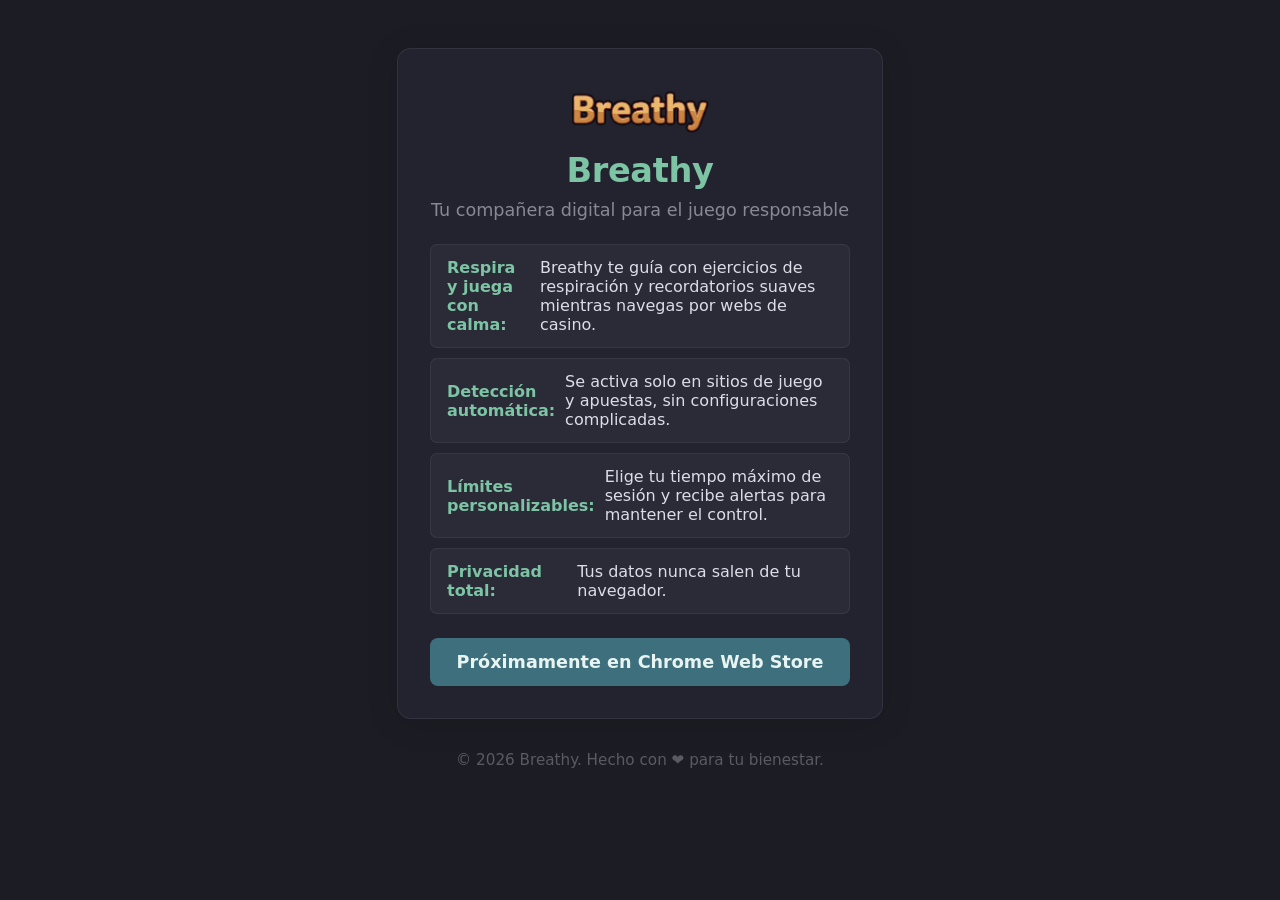
==== landing/index.html @ b94d0e25 "chore: remove internal docs, publish scripts and add landing page Cleanup that was pending in the wo" ====
<!DOCTYPE html>
<html lang="es">
<head>
  <meta charset="UTF-8">
  <meta name="viewport" content="width=device-width, initial-scale=1.0">
  <title>Breathy – Extensión para Juego Responsable</title>
  <link rel="stylesheet" href="style.css">
</head>
<body>
  <div class="landing-container">
    <img src="../assets/breathy.png" alt="Breathy logo" class="logo">
    <h1>Breathy</h1>
    <div class="tagline">Tu compañera digital para el juego responsable</div>
    <ul class="features">
      <li><strong>Respira y juega con calma:</strong> Breathy te guía con ejercicios de respiración y recordatorios suaves mientras navegas por webs de casino.</li>
      <li><strong>Detección automática:</strong> Se activa solo en sitios de juego y apuestas, sin configuraciones complicadas.</li>
      <li><strong>Límites personalizables:</strong> Elige tu tiempo máximo de sesión y recibe alertas para mantener el control.</li>
      <li><strong>Privacidad total:</strong> Tus datos nunca salen de tu navegador.</li>
    </ul>
    <a class="cta" href="#" onclick="alert('Disponible en Chrome Web Store próximamente')">Próximamente en Chrome Web Store</a>
  </div>
  <div class="footer">
    &copy; 2026 Breathy. Hecho con ❤️ para tu bienestar.
  </div>
</body>
</html>
---- landing/style.css ----
body {
  font-family: -apple-system, BlinkMacSystemFont, 'Segoe UI', system-ui, sans-serif;
  background: #1c1c24;
  color: #dddde8;
  margin: 0;
  padding: 0;
}

.landing-container {
  max-width: 420px;
  margin: 48px auto 0 auto;
  background: #232330;
  border-radius: 14px;
  box-shadow: 0 4px 32px 0 rgba(0,0,0,0.13);
  padding: 36px 32px 32px 32px;
  border: 1px solid rgba(255,255,255,0.07);
}

.logo {
  display: block;
  margin: 0 auto 18px auto;
  max-width: 140px;
  opacity: 0.93;
}

h1 {
  text-align: center;
  font-size: 2.1rem;
  font-weight: 700;
  margin: 0 0 10px 0;
  color: #7cc4a4;
  letter-spacing: -0.01em;
}

.tagline {
  text-align: center;
  font-size: 1.1rem;
  color: rgba(221,221,232,0.55);
  margin-bottom: 24px;
  font-weight: 400;
}

.features {
  margin: 0 0 24px 0;
  padding: 0;
  list-style: none;
}

.features li {
  background: rgba(255,255,255,0.04);
  border-radius: 7px;
  padding: 13px 16px;
  margin-bottom: 10px;
  color: #dddde8;
  font-size: 1rem;
  border: 1px solid rgba(255,255,255,0.06);
  display: flex;
  align-items: center;
  gap: 10px;
}

.features li strong {
  color: #7cc4a4;
  font-weight: 600;
}

.cta {
  display: block;
  width: 100%;
  background: #3e6f7c;
  color: #e8f4f2;
  border: none;
  border-radius: 8px;
  font-size: 1.1rem;
  font-weight: 600;
  padding: 14px 0;
  margin-top: 18px;
  cursor: pointer;
  text-align: center;
  text-decoration: none;
  transition: background 0.2s;
}
.cta:hover {
  background: #4a8090;
}

.footer {
  text-align: center;
  color: rgba(221,221,232,0.32);
  font-size: 0.95rem;
  margin-top: 32px;
}
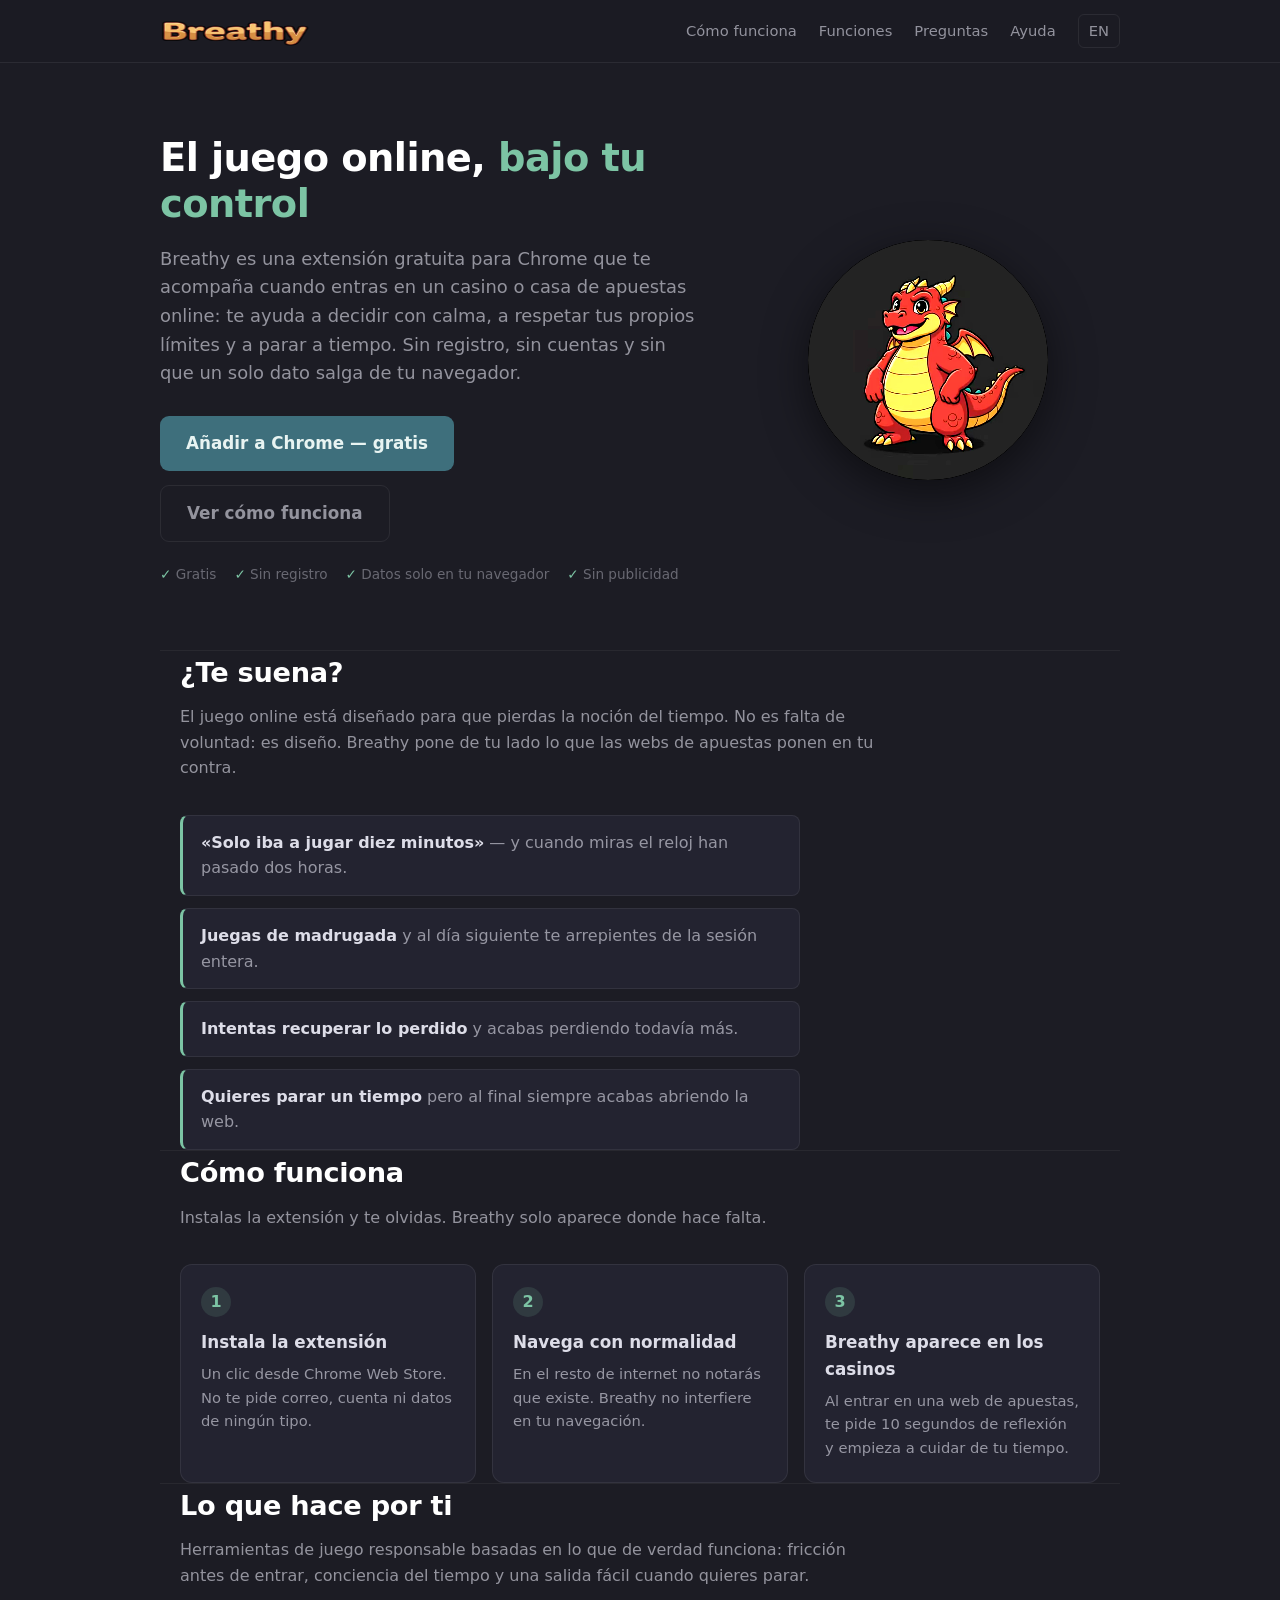
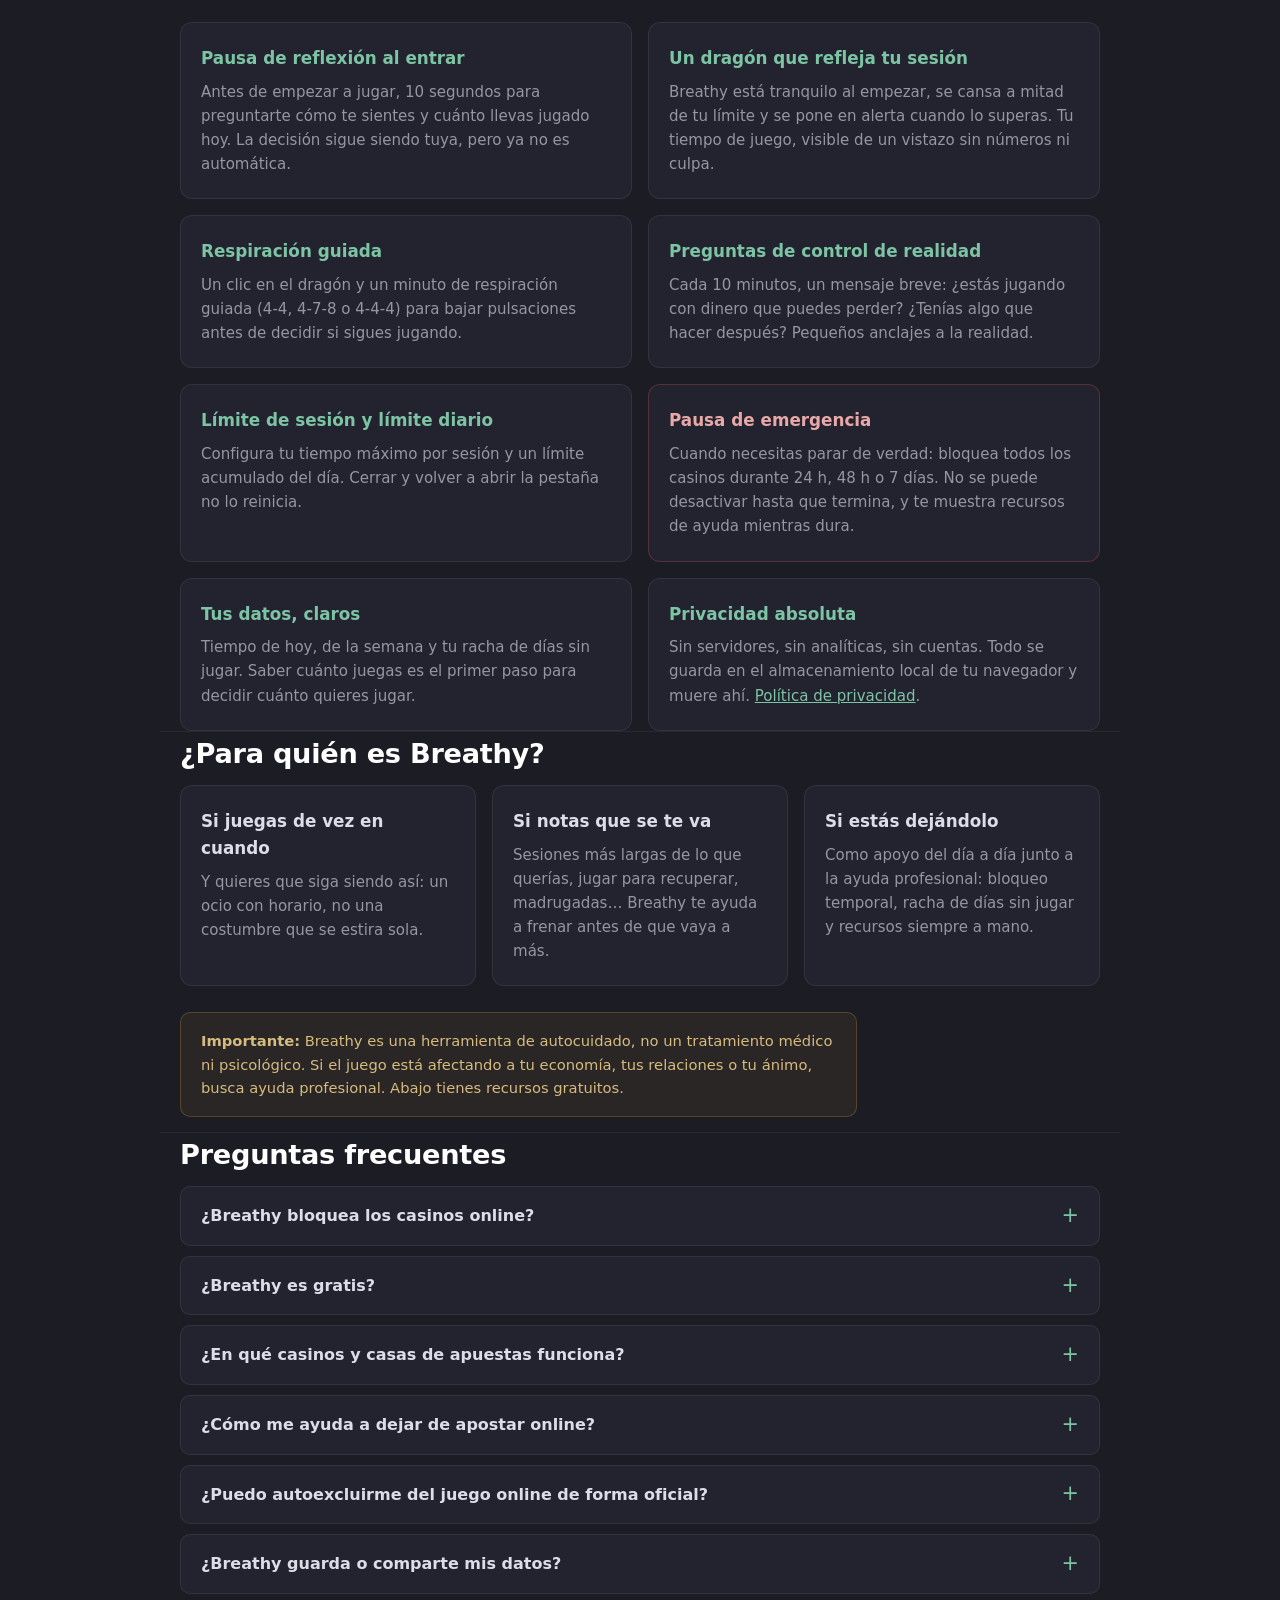
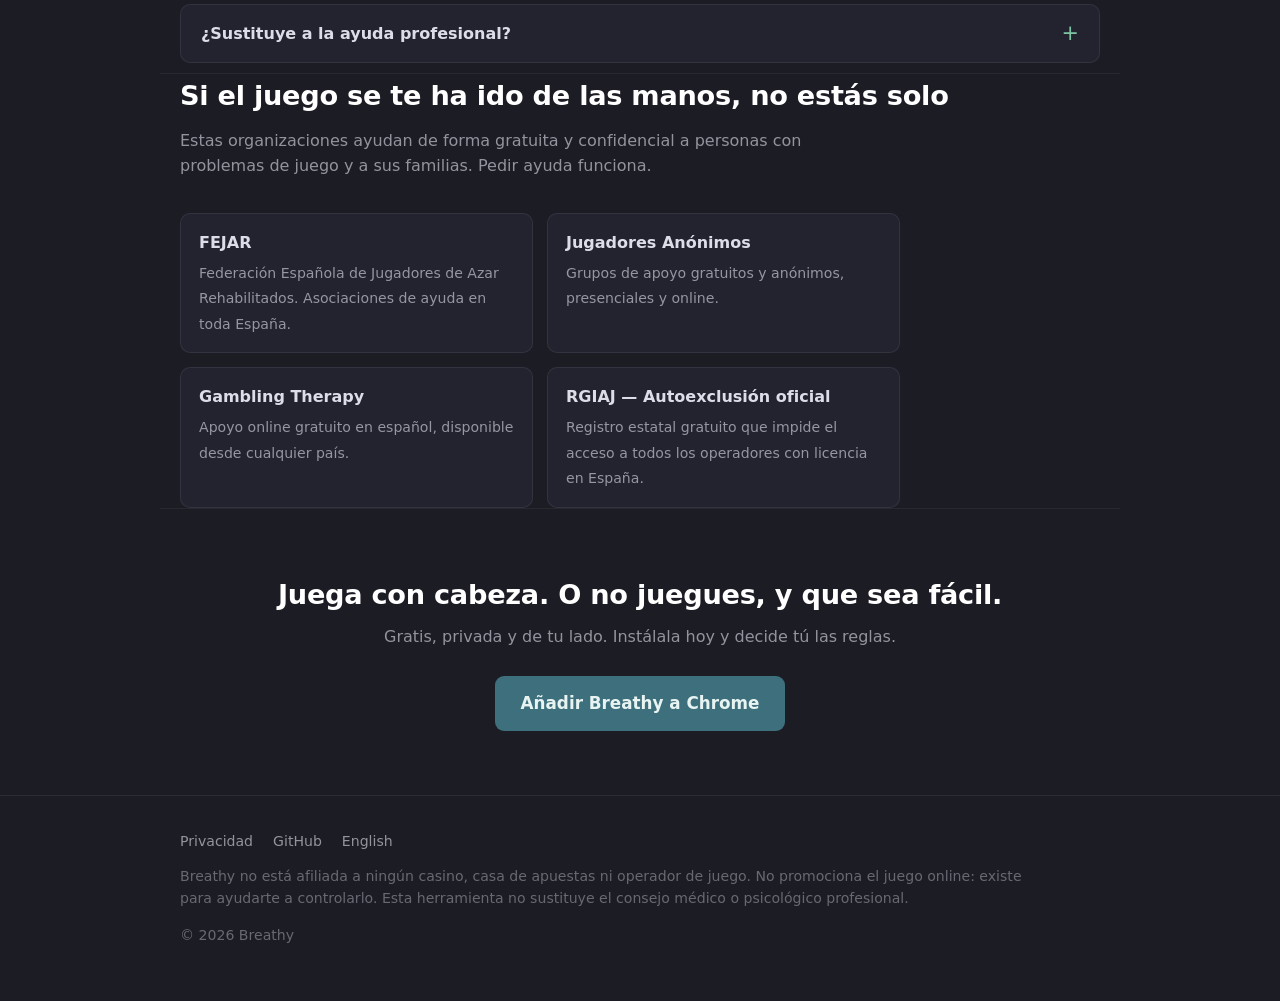
==== commit 3fd3fd65: "feat: bilingual SEO-ready landing page Rebuild the landing from a minimal card into a complete bilin" ====
--- a/landing/index.html
+++ b/landing/index.html
@@ -1,26 +1,386 @@
 <!DOCTYPE html>
 <html lang="es">
 <head>
+  <!--
+    ⚠️ ANTES DE PUBLICAR:
+    1. Sustituye "https://breathy.example" por tu dominio real en TODOS los ficheros
+       (index.html, en/index.html, privacidad.html, en/privacy.html, sitemap.xml, robots.txt).
+    2. Sustituye el enlace de Chrome Web Store (busca "REEMPLAZAR-ID") por la URL real de la ficha.
+  -->
   <meta charset="UTF-8">
   <meta name="viewport" content="width=device-width, initial-scale=1.0">
-  <title>Breathy – Extensión para Juego Responsable</title>
+
+  <title>Breathy — Controla tu tiempo en casinos online | Extensión gratuita para Chrome</title>
+  <meta name="description" content="Extensión gratuita de Chrome para controlar el juego online: límites de tiempo, pausas de reflexión, respiración guiada y bloqueo temporal de casinos. Sin registro y 100% privada.">
+
+  <link rel="canonical" href="https://breathy.example/">
+  <link rel="alternate" hreflang="es" href="https://breathy.example/">
+  <link rel="alternate" hreflang="en" href="https://breathy.example/en/">
+  <link rel="alternate" hreflang="x-default" href="https://breathy.example/en/">
+
+  <meta property="og:type" content="website">
+  <meta property="og:site_name" content="Breathy">
+  <meta property="og:title" content="Breathy — Controla tu tiempo en casinos online">
+  <meta property="og:description" content="Extensión gratuita de Chrome que te ayuda a jugar con cabeza: límites de tiempo, pausas de reflexión y bloqueo temporal de casinos. Tus datos nunca salen de tu navegador.">
+  <meta property="og:url" content="https://breathy.example/">
+  <meta property="og:image" content="https://breathy.example/assets/og-image.png">
+  <meta property="og:image:width" content="1200">
+  <meta property="og:image:height" content="630">
+  <meta property="og:locale" content="es_ES">
+  <meta property="og:locale:alternate" content="en_GB">
+  <meta name="twitter:card" content="summary_large_image">
+  <meta name="twitter:title" content="Breathy — Controla tu tiempo en casinos online">
+  <meta name="twitter:description" content="Extensión gratuita de Chrome para jugar con cabeza: límites de tiempo, respiración guiada y bloqueo temporal de casinos.">
+  <meta name="twitter:image" content="https://breathy.example/assets/og-image.png">
+
+  <link rel="icon" type="image/png" href="assets/icon128.png">
+  <link rel="apple-touch-icon" href="assets/icon128.png">
   <link rel="stylesheet" href="style.css">
+
+  <script type="application/ld+json">
+  {
+    "@context": "https://schema.org",
+    "@type": "SoftwareApplication",
+    "name": "Breathy",
+    "operatingSystem": "Chrome",
+    "applicationCategory": "BrowserApplication",
+    "description": "Extensión gratuita de Chrome que ayuda a controlar el tiempo en casinos y webs de apuestas online: límites de sesión y diarios, pausas de reflexión, ejercicios de respiración y bloqueo temporal de casinos.",
+    "inLanguage": ["es", "en"],
+    "offers": {
+      "@type": "Offer",
+      "price": "0",
+      "priceCurrency": "EUR"
+    },
+    "url": "https://breathy.example/",
+    "image": "https://breathy.example/assets/og-image.png"
+  }
+  </script>
+  <script type="application/ld+json">
+  {
+    "@context": "https://schema.org",
+    "@type": "FAQPage",
+    "mainEntity": [
+      {
+        "@type": "Question",
+        "name": "¿Breathy bloquea los casinos online?",
+        "acceptedAnswer": {
+          "@type": "Answer",
+          "text": "Por defecto no bloquea: te acompaña con límites, recordatorios y pausas de reflexión para que decidas tú. Cuando lo necesitas, su pausa de emergencia bloquea todos los sitios de casino durante 24 horas, 48 horas o 7 días, y no se puede desactivar hasta que termina."
+        }
+      },
+      {
+        "@type": "Question",
+        "name": "¿Breathy es gratis?",
+        "acceptedAnswer": {
+          "@type": "Answer",
+          "text": "Sí. Breathy es una extensión gratuita para Google Chrome. No hay suscripciones, no requiere registro ni cuenta, y no muestra publicidad."
+        }
+      },
+      {
+        "@type": "Question",
+        "name": "¿En qué casinos y casas de apuestas funciona?",
+        "acceptedAnswer": {
+          "@type": "Answer",
+          "text": "Breathy detecta automáticamente los principales casinos y casas de apuestas de España, Latinoamérica, Reino Unido e internacionales (bet365, Codere, Sportium, Luckia, PokerStars, William Hill, Betfair y muchos más). Además puedes registrar manualmente cualquier otro sitio para que se active también en él."
+        }
+      },
+      {
+        "@type": "Question",
+        "name": "¿Cómo me ayuda a dejar de apostar online?",
+        "acceptedAnswer": {
+          "@type": "Answer",
+          "text": "Breathy interrumpe el juego automático: te hace parar 10 segundos antes de entrar, te muestra cuánto tiempo llevas jugando, te lanza preguntas de control de realidad cada 10 minutos y te avisa al alcanzar tus límites. Si decides parar del todo, la pausa de emergencia bloquea los casinos hasta 7 días y te muestra recursos de ayuda profesional."
+        }
+      },
+      {
+        "@type": "Question",
+        "name": "¿Puedo autoexcluirme del juego online de forma oficial?",
+        "acceptedAnswer": {
+          "@type": "Answer",
+          "text": "Sí. En España existe el RGIAJ (Registro General de Interdicciones de Acceso al Juego), un registro oficial y gratuito que impide jugar en todos los operadores con licencia. Breathy es un apoyo del día a día, pero si necesitas una exclusión formal, el RGIAJ es el camino oficial."
+        }
+      },
+      {
+        "@type": "Question",
+        "name": "¿Breathy guarda o comparte mis datos?",
+        "acceptedAnswer": {
+          "@type": "Answer",
+          "text": "No. Todos los datos (tiempos de sesión, configuración y sitios registrados) se guardan localmente en tu navegador con el almacenamiento de Chrome. Breathy no tiene servidores, no usa analíticas y no envía nada a terceros."
+        }
+      },
+      {
+        "@type": "Question",
+        "name": "¿Sustituye a la ayuda profesional?",
+        "acceptedAnswer": {
+          "@type": "Answer",
+          "text": "No. Breathy es una herramienta de autocuidado y control de tiempo, no un tratamiento. Si el juego está afectando a tu vida, contacta con asociaciones especializadas como FEJAR o Jugadores Anónimos, o habla con un profesional sanitario."
+        }
+      }
+    ]
+  }
+  </script>
 </head>
 <body>
-  <div class="landing-container">
-    <img src="../assets/breathy.png" alt="Breathy logo" class="logo">
-    <h1>Breathy</h1>
-    <div class="tagline">Tu compañera digital para el juego responsable</div>
-    <ul class="features">
-      <li><strong>Respira y juega con calma:</strong> Breathy te guía con ejercicios de respiración y recordatorios suaves mientras navegas por webs de casino.</li>
-      <li><strong>Detección automática:</strong> Se activa solo en sitios de juego y apuestas, sin configuraciones complicadas.</li>
-      <li><strong>Límites personalizables:</strong> Elige tu tiempo máximo de sesión y recibe alertas para mantener el control.</li>
-      <li><strong>Privacidad total:</strong> Tus datos nunca salen de tu navegador.</li>
-    </ul>
-    <a class="cta" href="#" onclick="alert('Disponible en Chrome Web Store próximamente')">Próximamente en Chrome Web Store</a>
-  </div>
-  <div class="footer">
-    &copy; 2026 Breathy. Hecho con ❤️ para tu bienestar.
-  </div>
+
+  <header>
+    <div class="wrap nav">
+      <a class="brand" href="/" aria-label="Breathy, inicio">
+        <img src="assets/breathy.png" alt="Breathy" width="150" height="52">
+      </a>
+      <nav class="nav-links" aria-label="Navegación principal">
+        <a class="nav-anchor" href="#como-funciona">Cómo funciona</a>
+        <a class="nav-anchor" href="#funciones">Funciones</a>
+        <a class="nav-anchor" href="#preguntas">Preguntas</a>
+        <a class="nav-anchor" href="#ayuda">Ayuda</a>
+        <a class="lang-switch" href="en/" lang="en" hreflang="en">EN</a>
+      </nav>
+    </div>
+  </header>
+
+  <main>
+
+    <section class="hero wrap" style="border-top:none;">
+      <div>
+        <h1>El juego online, <em>bajo tu control</em></h1>
+        <p class="lead">
+          Breathy es una extensión gratuita para Chrome que te acompaña cuando entras
+          en un casino o casa de apuestas online: te ayuda a decidir con calma,
+          a respetar tus propios límites y a parar a tiempo. Sin registro, sin cuentas
+          y sin que un solo dato salga de tu navegador.
+        </p>
+        <div class="cta-row">
+          <a class="cta" href="https://chromewebstore.google.com/detail/breathy/REEMPLAZAR-ID" rel="noopener">Añadir a Chrome — gratis</a>
+          <a class="cta cta-secondary" href="#como-funciona">Ver cómo funciona</a>
+        </div>
+        <div class="trust-row">
+          <span>Gratis</span>
+          <span>Sin registro</span>
+          <span>Datos solo en tu navegador</span>
+          <span>Sin publicidad</span>
+        </div>
+      </div>
+      <div class="hero-mascot">
+        <video autoplay loop muted playsinline width="240" height="240" aria-label="Breathy, el dragón que te acompaña mientras juegas">
+          <source src="assets/happy.webm" type="video/webm">
+        </video>
+      </div>
+    </section>
+
+    <section class="wrap" id="te-suena">
+      <h2>¿Te suena?</h2>
+      <p class="section-intro">
+        El juego online está diseñado para que pierdas la noción del tiempo.
+        No es falta de voluntad: es diseño. Breathy pone de tu lado lo que las
+        webs de apuestas ponen en tu contra.
+      </p>
+      <ul class="pain-list">
+        <li><strong>«Solo iba a jugar diez minutos»</strong> — y cuando miras el reloj han pasado dos horas.</li>
+        <li><strong>Juegas de madrugada</strong> y al día siguiente te arrepientes de la sesión entera.</li>
+        <li><strong>Intentas recuperar lo perdido</strong> y acabas perdiendo todavía más.</li>
+        <li><strong>Quieres parar un tiempo</strong> pero al final siempre acabas abriendo la web.</li>
+      </ul>
+    </section>
+
+    <section class="wrap" id="como-funciona">
+      <h2>Cómo funciona</h2>
+      <p class="section-intro">
+        Instalas la extensión y te olvidas. Breathy solo aparece donde hace falta.
+      </p>
+      <div class="steps">
+        <div class="step">
+          <h3>Instala la extensión</h3>
+          <p>Un clic desde Chrome Web Store. No te pide correo, cuenta ni datos de ningún tipo.</p>
+        </div>
+        <div class="step">
+          <h3>Navega con normalidad</h3>
+          <p>En el resto de internet no notarás que existe. Breathy no interfiere en tu navegación.</p>
+        </div>
+        <div class="step">
+          <h3>Breathy aparece en los casinos</h3>
+          <p>Al entrar en una web de apuestas, te pide 10 segundos de reflexión y empieza a cuidar de tu tiempo.</p>
+        </div>
+      </div>
+    </section>
+
+    <section class="wrap" id="funciones">
+      <h2>Lo que hace por ti</h2>
+      <p class="section-intro">
+        Herramientas de juego responsable basadas en lo que de verdad funciona:
+        fricción antes de entrar, conciencia del tiempo y una salida fácil cuando quieres parar.
+      </p>
+      <div class="features-grid">
+        <div class="feature">
+          <h3>Pausa de reflexión al entrar</h3>
+          <p>Antes de empezar a jugar, 10 segundos para preguntarte cómo te sientes y cuánto llevas jugado hoy. La decisión sigue siendo tuya, pero ya no es automática.</p>
+        </div>
+        <div class="feature">
+          <h3>Un dragón que refleja tu sesión</h3>
+          <p>Breathy está tranquilo al empezar, se cansa a mitad de tu límite y se pone en alerta cuando lo superas. Tu tiempo de juego, visible de un vistazo sin números ni culpa.</p>
+        </div>
+        <div class="feature">
+          <h3>Respiración guiada</h3>
+          <p>Un clic en el dragón y un minuto de respiración guiada (4-4, 4-7-8 o 4-4-4) para bajar pulsaciones antes de decidir si sigues jugando.</p>
+        </div>
+        <div class="feature">
+          <h3>Preguntas de control de realidad</h3>
+          <p>Cada 10 minutos, un mensaje breve: ¿estás jugando con dinero que puedes perder? ¿Tenías algo que hacer después? Pequeños anclajes a la realidad.</p>
+        </div>
+        <div class="feature">
+          <h3>Límite de sesión y límite diario</h3>
+          <p>Configura tu tiempo máximo por sesión y un límite acumulado del día. Cerrar y volver a abrir la pestaña no lo reinicia.</p>
+        </div>
+        <div class="feature feature-pause">
+          <h3>Pausa de emergencia</h3>
+          <p>Cuando necesitas parar de verdad: bloquea todos los casinos durante 24 h, 48 h o 7 días. No se puede desactivar hasta que termina, y te muestra recursos de ayuda mientras dura.</p>
+        </div>
+        <div class="feature">
+          <h3>Tus datos, claros</h3>
+          <p>Tiempo de hoy, de la semana y tu racha de días sin jugar. Saber cuánto juegas es el primer paso para decidir cuánto quieres jugar.</p>
+        </div>
+        <div class="feature">
+          <h3>Privacidad absoluta</h3>
+          <p>Sin servidores, sin analíticas, sin cuentas. Todo se guarda en el almacenamiento local de tu navegador y muere ahí. <a href="privacidad.html">Política de privacidad</a>.</p>
+        </div>
+      </div>
+    </section>
+
+    <section class="wrap" id="para-quien">
+      <h2>¿Para quién es Breathy?</h2>
+      <div class="audience">
+        <div class="feature">
+          <h3>Si juegas de vez en cuando</h3>
+          <p>Y quieres que siga siendo así: un ocio con horario, no una costumbre que se estira sola.</p>
+        </div>
+        <div class="feature">
+          <h3>Si notas que se te va</h3>
+          <p>Sesiones más largas de lo que querías, jugar para recuperar, madrugadas… Breathy te ayuda a frenar antes de que vaya a más.</p>
+        </div>
+        <div class="feature">
+          <h3>Si estás dejándolo</h3>
+          <p>Como apoyo del día a día junto a la ayuda profesional: bloqueo temporal, racha de días sin jugar y recursos siempre a mano.</p>
+        </div>
+      </div>
+      <p class="notice">
+        <strong>Importante:</strong> Breathy es una herramienta de autocuidado, no un tratamiento
+        médico ni psicológico. Si el juego está afectando a tu economía, tus relaciones o tu ánimo,
+        busca ayuda profesional. Abajo tienes recursos gratuitos.
+      </p>
+    </section>
+
+    <section class="wrap faq" id="preguntas">
+      <h2>Preguntas frecuentes</h2>
+      <details>
+        <summary>¿Breathy bloquea los casinos online?</summary>
+        <p>
+          Por defecto no bloquea: te acompaña con límites, recordatorios y pausas de reflexión
+          para que la decisión sea tuya. Cuando lo necesitas, su <strong>pausa de emergencia</strong>
+          bloquea todos los sitios de casino durante 24 horas, 48 horas o 7 días, y no se puede
+          desactivar hasta que termina.
+        </p>
+      </details>
+      <details>
+        <summary>¿Breathy es gratis?</summary>
+        <p>
+          Sí. Es una extensión gratuita para Google Chrome. No hay suscripciones, no requiere
+          registro ni cuenta, y no muestra publicidad.
+        </p>
+      </details>
+      <details>
+        <summary>¿En qué casinos y casas de apuestas funciona?</summary>
+        <p>
+          Detecta automáticamente los principales operadores de España, Latinoamérica, Reino Unido
+          e internacionales: bet365, Codere, Sportium, Luckia, PokerStars, William Hill, Betfair,
+          Bwin, Betsson, Caliente, Wplay y muchos más. Y si juegas en un sitio que no reconoce,
+          puedes registrarlo tú mismo en dos clics para que Breathy también se active allí.
+        </p>
+      </details>
+      <details>
+        <summary>¿Cómo me ayuda a dejar de apostar online?</summary>
+        <p>
+          Rompiendo el automatismo. Breathy te hace parar 10 segundos antes de entrar, te muestra
+          cuánto llevas jugando, te lanza preguntas de control de realidad cada 10 minutos y te
+          avisa al alcanzar tus límites. Y si decides parar del todo, la pausa de emergencia
+          bloquea los casinos hasta 7 días mientras te muestra recursos de ayuda profesional.
+        </p>
+      </details>
+      <details>
+        <summary>¿Puedo autoexcluirme del juego online de forma oficial?</summary>
+        <p>
+          Sí, y te animamos a hacerlo si lo necesitas. En España existe el
+          <a href="https://www.ordenacionjuego.es/es/rgiaj" rel="noopener">RGIAJ</a>
+          (Registro General de Interdicciones de Acceso al Juego): es oficial, gratuito e impide
+          jugar en todos los operadores con licencia en España. Breathy es un apoyo del día a día;
+          el RGIAJ es la vía formal.
+        </p>
+      </details>
+      <details>
+        <summary>¿Breathy guarda o comparte mis datos?</summary>
+        <p>
+          No. Todos los datos (tiempos de sesión, configuración, sitios registrados) se guardan
+          localmente en tu navegador. Breathy no tiene servidores, no usa analíticas y no envía
+          absolutamente nada a terceros. Puedes leer la
+          <a href="privacidad.html">política de privacidad completa</a>.
+        </p>
+      </details>
+      <details>
+        <summary>¿Sustituye a la ayuda profesional?</summary>
+        <p>
+          No. Breathy es una herramienta de autocuidado y control de tiempo, no un tratamiento.
+          Si el juego está afectando a tu vida, contacta con asociaciones especializadas como
+          FEJAR o Jugadores Anónimos, o habla con un profesional sanitario.
+        </p>
+      </details>
+    </section>
+
+    <section class="wrap" id="ayuda">
+      <h2>Si el juego se te ha ido de las manos, no estás solo</h2>
+      <p class="section-intro">
+        Estas organizaciones ayudan de forma gratuita y confidencial a personas con problemas
+        de juego y a sus familias. Pedir ayuda funciona.
+      </p>
+      <div class="help-grid">
+        <a class="help-card" href="https://fejar.org" rel="noopener">
+          <strong>FEJAR</strong>
+          <span>Federación Española de Jugadores de Azar Rehabilitados. Asociaciones de ayuda en toda España.</span>
+        </a>
+        <a class="help-card" href="https://www.jugadoresanonimos.org" rel="noopener">
+          <strong>Jugadores Anónimos</strong>
+          <span>Grupos de apoyo gratuitos y anónimos, presenciales y online.</span>
+        </a>
+        <a class="help-card" href="https://www.gamblingtherapy.org/es/" rel="noopener">
+          <strong>Gambling Therapy</strong>
+          <span>Apoyo online gratuito en español, disponible desde cualquier país.</span>
+        </a>
+        <a class="help-card" href="https://www.ordenacionjuego.es/es/rgiaj" rel="noopener">
+          <strong>RGIAJ — Autoexclusión oficial</strong>
+          <span>Registro estatal gratuito que impide el acceso a todos los operadores con licencia en España.</span>
+        </a>
+      </div>
+    </section>
+
+    <section class="final-cta wrap">
+      <h2>Juega con cabeza. O no juegues, y que sea fácil.</h2>
+      <p>Gratis, privada y de tu lado. Instálala hoy y decide tú las reglas.</p>
+      <a class="cta" href="https://chromewebstore.google.com/detail/breathy/REEMPLAZAR-ID" rel="noopener">Añadir Breathy a Chrome</a>
+    </section>
+
+  </main>
+
+  <footer>
+    <div class="wrap">
+      <div class="footer-links">
+        <a href="privacidad.html">Privacidad</a>
+        <a href="https://github.com/zamora16/breathy-extension" rel="noopener">GitHub</a>
+        <a href="en/" lang="en" hreflang="en">English</a>
+      </div>
+      <p class="disclaimer">
+        Breathy no está afiliada a ningún casino, casa de apuestas ni operador de juego.
+        No promociona el juego online: existe para ayudarte a controlarlo. Esta herramienta
+        no sustituye el consejo médico o psicológico profesional.
+      </p>
+      <p>© 2026 Breathy</p>
+    </div>
+  </footer>
+
 </body>
 </html>
--- a/landing/style.css
+++ b/landing/style.css
@@ -1,92 +1,538 @@
+/* Breathy — landing page. Misma paleta que la extensión. */
+
+:root {
+  --bg: #1c1c24;
+  --card: #232330;
+  --card-border: rgba(255, 255, 255, 0.07);
+  --text: #dddde8;
+  --text-soft: rgba(221, 221, 232, 0.62);
+  --text-faint: rgba(221, 221, 232, 0.4);
+  --green: #7cc4a4;
+  --teal: #3e6f7c;
+  --teal-hover: #4a8090;
+  --red-soft: rgba(210, 80, 80, 0.18);
+  --red-border: rgba(210, 80, 80, 0.3);
+  --red-text: #e8a8a8;
+}
+
+* {
+  box-sizing: border-box;
+}
+
+html {
+  scroll-behavior: smooth;
+}
+
 body {
   font-family: -apple-system, BlinkMacSystemFont, 'Segoe UI', system-ui, sans-serif;
-  background: #1c1c24;
-  color: #dddde8;
+  background: var(--bg);
+  color: var(--text);
   margin: 0;
   padding: 0;
-}
-
-.landing-container {
-  max-width: 420px;
-  margin: 48px auto 0 auto;
-  background: #232330;
-  border-radius: 14px;
-  box-shadow: 0 4px 32px 0 rgba(0,0,0,0.13);
-  padding: 36px 32px 32px 32px;
-  border: 1px solid rgba(255,255,255,0.07);
-}
-
-.logo {
-  display: block;
-  margin: 0 auto 18px auto;
-  max-width: 140px;
-  opacity: 0.93;
-}
-
-h1 {
-  text-align: center;
-  font-size: 2.1rem;
-  font-weight: 700;
-  margin: 0 0 10px 0;
-  color: #7cc4a4;
-  letter-spacing: -0.01em;
-}
-
-.tagline {
-  text-align: center;
-  font-size: 1.1rem;
-  color: rgba(221,221,232,0.55);
-  margin-bottom: 24px;
-  font-weight: 400;
-}
-
-.features {
-  margin: 0 0 24px 0;
-  padding: 0;
-  list-style: none;
-}
-
-.features li {
-  background: rgba(255,255,255,0.04);
-  border-radius: 7px;
-  padding: 13px 16px;
-  margin-bottom: 10px;
-  color: #dddde8;
-  font-size: 1rem;
-  border: 1px solid rgba(255,255,255,0.06);
+  line-height: 1.6;
+}
+
+a {
+  color: var(--green);
+}
+
+.wrap {
+  max-width: 960px;
+  margin: 0 auto;
+  padding: 0 20px;
+}
+
+/* ---------- Header ---------- */
+
+header {
+  border-bottom: 1px solid var(--card-border);
+  background: rgba(28, 28, 36, 0.92);
+  position: sticky;
+  top: 0;
+  z-index: 10;
+  backdrop-filter: blur(8px);
+}
+
+.nav {
   display: flex;
   align-items: center;
-  gap: 10px;
-}
-
-.features li strong {
-  color: #7cc4a4;
+  justify-content: space-between;
+  padding: 14px 0;
+  gap: 16px;
+}
+
+.nav .brand img {
+  height: 30px;
+  display: block;
+}
+
+.nav-links {
+  display: flex;
+  align-items: center;
+  gap: 22px;
+  font-size: 0.92rem;
+}
+
+.nav-links a {
+  color: var(--text-soft);
+  text-decoration: none;
+}
+
+.nav-links a:hover {
+  color: var(--green);
+}
+
+.lang-switch {
+  border: 1px solid var(--card-border);
+  border-radius: 6px;
+  padding: 4px 10px;
+  color: var(--text-soft);
+}
+
+/* ---------- Hero ---------- */
+
+.hero {
+  display: grid;
+  grid-template-columns: 1.4fr 1fr;
+  gap: 40px;
+  align-items: center;
+  padding: 72px 0 64px;
+}
+
+.hero h1 {
+  font-size: 2.4rem;
+  line-height: 1.2;
+  margin: 0 0 18px;
+  letter-spacing: -0.015em;
+  color: #fff;
+}
+
+.hero h1 em {
+  font-style: normal;
+  color: var(--green);
+}
+
+.hero .lead {
+  font-size: 1.12rem;
+  color: var(--text-soft);
+  margin: 0 0 28px;
+  max-width: 34em;
+}
+
+.hero-mascot {
+  display: flex;
+  justify-content: center;
+}
+
+.hero-mascot video {
+  width: 240px;
+  height: 240px;
+  border-radius: 50%;
+  object-fit: cover;
+  background: #000;
+  box-shadow: 0 12px 44px rgba(0, 0, 0, 0.5);
+  filter: contrast(1.3) brightness(1.2) saturate(1.1);
+}
+
+.cta-row {
+  display: flex;
+  gap: 14px;
+  flex-wrap: wrap;
+  align-items: center;
+}
+
+.cta {
+  display: inline-block;
+  background: var(--teal);
+  color: #e8f4f2;
+  border-radius: 9px;
+  font-size: 1.05rem;
   font-weight: 600;
-}
-
-.cta {
-  display: block;
-  width: 100%;
-  background: #3e6f7c;
-  color: #e8f4f2;
-  border: none;
-  border-radius: 8px;
-  font-size: 1.1rem;
-  font-weight: 600;
-  padding: 14px 0;
-  margin-top: 18px;
-  cursor: pointer;
+  padding: 14px 26px;
   text-align: center;
   text-decoration: none;
   transition: background 0.2s;
 }
+
 .cta:hover {
-  background: #4a8090;
-}
-
-.footer {
+  background: var(--teal-hover);
+}
+
+.cta-secondary {
+  background: transparent;
+  border: 1px solid var(--card-border);
+  color: var(--text-soft);
+}
+
+.cta-secondary:hover {
+  background: rgba(255, 255, 255, 0.05);
+  color: var(--text);
+}
+
+.trust-row {
+  display: flex;
+  gap: 18px;
+  flex-wrap: wrap;
+  margin-top: 22px;
+  font-size: 0.85rem;
+  color: var(--text-faint);
+}
+
+.trust-row span::before {
+  content: '✓ ';
+  color: var(--green);
+}
+
+/* ---------- Secciones ---------- */
+
+section {
+  padding: 56px 0;
+  border-top: 1px solid rgba(255, 255, 255, 0.05);
+}
+
+section h2 {
+  font-size: 1.7rem;
+  margin: 0 0 10px;
+  letter-spacing: -0.01em;
+  color: #fff;
+}
+
+.section-intro {
+  color: var(--text-soft);
+  max-width: 44em;
+  margin: 0 0 34px;
+}
+
+/* "Te suena" */
+
+.pain-list {
+  list-style: none;
+  margin: 0;
+  padding: 0;
+  display: grid;
+  gap: 12px;
+  max-width: 620px;
+}
+
+.pain-list li {
+  background: var(--card);
+  border: 1px solid var(--card-border);
+  border-left: 3px solid var(--green);
+  border-radius: 8px;
+  padding: 14px 18px;
+  color: var(--text-soft);
+}
+
+.pain-list li strong {
+  color: var(--text);
+}
+
+/* Pasos */
+
+.steps {
+  display: grid;
+  grid-template-columns: repeat(3, 1fr);
+  gap: 16px;
+  counter-reset: step;
+}
+
+.step {
+  background: var(--card);
+  border: 1px solid var(--card-border);
+  border-radius: 12px;
+  padding: 22px 20px;
+}
+
+.step::before {
+  counter-increment: step;
+  content: counter(step);
+  display: inline-flex;
+  align-items: center;
+  justify-content: center;
+  width: 30px;
+  height: 30px;
+  border-radius: 50%;
+  background: rgba(124, 196, 164, 0.14);
+  color: var(--green);
+  font-weight: 700;
+  margin-bottom: 12px;
+}
+
+.step h3 {
+  margin: 0 0 6px;
+  font-size: 1.05rem;
+}
+
+.step p {
+  margin: 0;
+  font-size: 0.92rem;
+  color: var(--text-soft);
+}
+
+/* Funciones */
+
+.features-grid {
+  display: grid;
+  grid-template-columns: repeat(2, 1fr);
+  gap: 16px;
+}
+
+.feature {
+  background: var(--card);
+  border: 1px solid var(--card-border);
+  border-radius: 12px;
+  padding: 22px 20px;
+}
+
+.feature h3 {
+  margin: 0 0 8px;
+  font-size: 1.05rem;
+  color: var(--green);
+}
+
+.feature p {
+  margin: 0;
+  font-size: 0.94rem;
+  color: var(--text-soft);
+}
+
+.feature.feature-pause {
+  border-color: var(--red-border);
+}
+
+.feature.feature-pause h3 {
+  color: var(--red-text);
+}
+
+/* Para quién */
+
+.audience {
+  display: grid;
+  grid-template-columns: repeat(3, 1fr);
+  gap: 16px;
+}
+
+.audience .feature h3 {
+  color: var(--text);
+}
+
+.notice {
+  margin-top: 26px;
+  background: rgba(210, 160, 60, 0.08);
+  border: 1px solid rgba(210, 160, 60, 0.25);
+  border-radius: 10px;
+  padding: 16px 20px;
+  font-size: 0.92rem;
+  color: rgba(232, 204, 136, 0.9);
+  max-width: 46em;
+}
+
+/* FAQ */
+
+.faq details {
+  background: var(--card);
+  border: 1px solid var(--card-border);
+  border-radius: 10px;
+  margin-bottom: 10px;
+  padding: 0;
+  overflow: hidden;
+}
+
+.faq summary {
+  cursor: pointer;
+  padding: 16px 20px;
+  font-weight: 600;
+  color: var(--text);
+  list-style: none;
+  position: relative;
+  padding-right: 44px;
+}
+
+.faq summary::-webkit-details-marker {
+  display: none;
+}
+
+.faq summary::after {
+  content: '+';
+  position: absolute;
+  right: 20px;
+  top: 50%;
+  transform: translateY(-50%);
+  color: var(--green);
+  font-size: 1.3rem;
+  font-weight: 400;
+}
+
+.faq details[open] summary::after {
+  content: '–';
+}
+
+.faq details p {
+  margin: 0;
+  padding: 0 20px 18px;
+  color: var(--text-soft);
+  font-size: 0.95rem;
+}
+
+.faq details a {
+  color: var(--green);
+}
+
+/* Ayuda */
+
+.help-grid {
+  display: grid;
+  grid-template-columns: repeat(2, 1fr);
+  gap: 14px;
+  max-width: 720px;
+}
+
+.help-card {
+  background: var(--card);
+  border: 1px solid var(--card-border);
+  border-radius: 10px;
+  padding: 16px 18px;
+  text-decoration: none;
+  display: block;
+  transition: border-color 0.2s;
+}
+
+.help-card:hover {
+  border-color: rgba(124, 196, 164, 0.4);
+}
+
+.help-card strong {
+  display: block;
+  color: var(--text);
+  margin-bottom: 4px;
+}
+
+.help-card span {
+  font-size: 0.88rem;
+  color: var(--text-soft);
+}
+
+/* CTA final */
+
+.final-cta {
   text-align: center;
-  color: rgba(221,221,232,0.32);
-  font-size: 0.95rem;
-  margin-top: 32px;
-}
+  padding: 64px 0;
+}
+
+.final-cta h2 {
+  margin-bottom: 8px;
+}
+
+.final-cta p {
+  color: var(--text-soft);
+  margin: 0 0 26px;
+}
+
+/* ---------- Footer ---------- */
+
+footer {
+  border-top: 1px solid var(--card-border);
+  padding: 34px 0 40px;
+  font-size: 0.88rem;
+  color: var(--text-faint);
+}
+
+.footer-links {
+  display: flex;
+  gap: 20px;
+  flex-wrap: wrap;
+  margin-bottom: 14px;
+}
+
+.footer-links a {
+  color: var(--text-soft);
+  text-decoration: none;
+}
+
+.footer-links a:hover {
+  color: var(--green);
+}
+
+footer .disclaimer {
+  max-width: 60em;
+  line-height: 1.55;
+}
+
+/* ---------- Página de privacidad ---------- */
+
+.prose {
+  max-width: 720px;
+  padding: 56px 0 72px;
+}
+
+.prose h1 {
+  font-size: 1.9rem;
+  color: #fff;
+}
+
+.prose h2 {
+  font-size: 1.25rem;
+  margin-top: 36px;
+  color: var(--green);
+}
+
+.prose p,
+.prose li {
+  color: var(--text-soft);
+  font-size: 0.98rem;
+}
+
+.prose .updated {
+  color: var(--text-faint);
+  font-size: 0.85rem;
+}
+
+/* ---------- Responsive ---------- */
+
+@media (max-width: 760px) {
+  .hero {
+    grid-template-columns: 1fr;
+    padding: 44px 0 40px;
+    text-align: center;
+  }
+
+  .hero .lead {
+    margin-left: auto;
+    margin-right: auto;
+  }
+
+  .cta-row,
+  .trust-row {
+    justify-content: center;
+  }
+
+  .hero-mascot {
+    order: -1;
+  }
+
+  .hero-mascot video {
+    width: 180px;
+    height: 180px;
+  }
+
+  .steps,
+  .features-grid,
+  .audience,
+  .help-grid {
+    grid-template-columns: 1fr;
+  }
+
+  .nav-links {
+    gap: 14px;
+  }
+
+  .nav-links a.nav-anchor {
+    display: none;
+  }
+}
+
+@media (prefers-reduced-motion: reduce) {
+  html {
+    scroll-behavior: auto;
+  }
+}
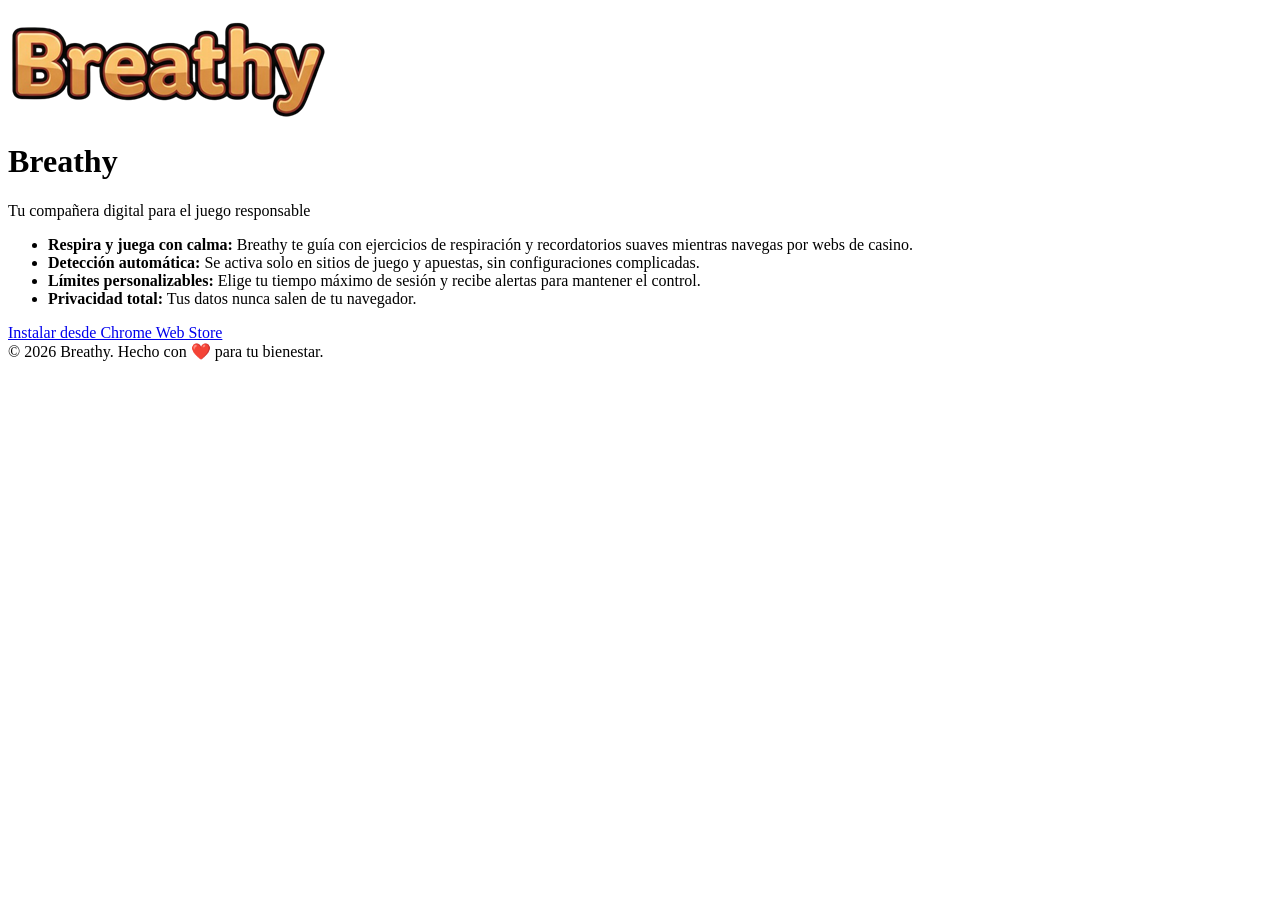
==== commit 803810a1: "Link landing CTA to the Chrome Web Store listing" ====
--- a/landing/index.html
+++ b/landing/index.html
@@ -1,386 +1,26 @@
 <!DOCTYPE html>
 <html lang="es">
 <head>
-  <!--
-    ⚠️ ANTES DE PUBLICAR:
-    1. Sustituye "https://breathy.example" por tu dominio real en TODOS los ficheros
-       (index.html, en/index.html, privacidad.html, en/privacy.html, sitemap.xml, robots.txt).
-    2. Sustituye el enlace de Chrome Web Store (busca "REEMPLAZAR-ID") por la URL real de la ficha.
-  -->
   <meta charset="UTF-8">
   <meta name="viewport" content="width=device-width, initial-scale=1.0">
-
-  <title>Breathy — Controla tu tiempo en casinos online | Extensión gratuita para Chrome</title>
-  <meta name="description" content="Extensión gratuita de Chrome para controlar el juego online: límites de tiempo, pausas de reflexión, respiración guiada y bloqueo temporal de casinos. Sin registro y 100% privada.">
-
-  <link rel="canonical" href="https://breathy.example/">
-  <link rel="alternate" hreflang="es" href="https://breathy.example/">
-  <link rel="alternate" hreflang="en" href="https://breathy.example/en/">
-  <link rel="alternate" hreflang="x-default" href="https://breathy.example/en/">
-
-  <meta property="og:type" content="website">
-  <meta property="og:site_name" content="Breathy">
-  <meta property="og:title" content="Breathy — Controla tu tiempo en casinos online">
-  <meta property="og:description" content="Extensión gratuita de Chrome que te ayuda a jugar con cabeza: límites de tiempo, pausas de reflexión y bloqueo temporal de casinos. Tus datos nunca salen de tu navegador.">
-  <meta property="og:url" content="https://breathy.example/">
-  <meta property="og:image" content="https://breathy.example/assets/og-image.png">
-  <meta property="og:image:width" content="1200">
-  <meta property="og:image:height" content="630">
-  <meta property="og:locale" content="es_ES">
-  <meta property="og:locale:alternate" content="en_GB">
-  <meta name="twitter:card" content="summary_large_image">
-  <meta name="twitter:title" content="Breathy — Controla tu tiempo en casinos online">
-  <meta name="twitter:description" content="Extensión gratuita de Chrome para jugar con cabeza: límites de tiempo, respiración guiada y bloqueo temporal de casinos.">
-  <meta name="twitter:image" content="https://breathy.example/assets/og-image.png">
-
-  <link rel="icon" type="image/png" href="assets/icon128.png">
-  <link rel="apple-touch-icon" href="assets/icon128.png">
+  <title>Breathy – Extensión para Juego Responsable</title>
   <link rel="stylesheet" href="style.css">
-
-  <script type="application/ld+json">
-  {
-    "@context": "https://schema.org",
-    "@type": "SoftwareApplication",
-    "name": "Breathy",
-    "operatingSystem": "Chrome",
-    "applicationCategory": "BrowserApplication",
-    "description": "Extensión gratuita de Chrome que ayuda a controlar el tiempo en casinos y webs de apuestas online: límites de sesión y diarios, pausas de reflexión, ejercicios de respiración y bloqueo temporal de casinos.",
-    "inLanguage": ["es", "en"],
-    "offers": {
-      "@type": "Offer",
-      "price": "0",
-      "priceCurrency": "EUR"
-    },
-    "url": "https://breathy.example/",
-    "image": "https://breathy.example/assets/og-image.png"
-  }
-  </script>
-  <script type="application/ld+json">
-  {
-    "@context": "https://schema.org",
-    "@type": "FAQPage",
-    "mainEntity": [
-      {
-        "@type": "Question",
-        "name": "¿Breathy bloquea los casinos online?",
-        "acceptedAnswer": {
-          "@type": "Answer",
-          "text": "Por defecto no bloquea: te acompaña con límites, recordatorios y pausas de reflexión para que decidas tú. Cuando lo necesitas, su pausa de emergencia bloquea todos los sitios de casino durante 24 horas, 48 horas o 7 días, y no se puede desactivar hasta que termina."
-        }
-      },
-      {
-        "@type": "Question",
-        "name": "¿Breathy es gratis?",
-        "acceptedAnswer": {
-          "@type": "Answer",
-          "text": "Sí. Breathy es una extensión gratuita para Google Chrome. No hay suscripciones, no requiere registro ni cuenta, y no muestra publicidad."
-        }
-      },
-      {
-        "@type": "Question",
-        "name": "¿En qué casinos y casas de apuestas funciona?",
-        "acceptedAnswer": {
-          "@type": "Answer",
-          "text": "Breathy detecta automáticamente los principales casinos y casas de apuestas de España, Latinoamérica, Reino Unido e internacionales (bet365, Codere, Sportium, Luckia, PokerStars, William Hill, Betfair y muchos más). Además puedes registrar manualmente cualquier otro sitio para que se active también en él."
-        }
-      },
-      {
-        "@type": "Question",
-        "name": "¿Cómo me ayuda a dejar de apostar online?",
-        "acceptedAnswer": {
-          "@type": "Answer",
-          "text": "Breathy interrumpe el juego automático: te hace parar 10 segundos antes de entrar, te muestra cuánto tiempo llevas jugando, te lanza preguntas de control de realidad cada 10 minutos y te avisa al alcanzar tus límites. Si decides parar del todo, la pausa de emergencia bloquea los casinos hasta 7 días y te muestra recursos de ayuda profesional."
-        }
-      },
-      {
-        "@type": "Question",
-        "name": "¿Puedo autoexcluirme del juego online de forma oficial?",
-        "acceptedAnswer": {
-          "@type": "Answer",
-          "text": "Sí. En España existe el RGIAJ (Registro General de Interdicciones de Acceso al Juego), un registro oficial y gratuito que impide jugar en todos los operadores con licencia. Breathy es un apoyo del día a día, pero si necesitas una exclusión formal, el RGIAJ es el camino oficial."
-        }
-      },
-      {
-        "@type": "Question",
-        "name": "¿Breathy guarda o comparte mis datos?",
-        "acceptedAnswer": {
-          "@type": "Answer",
-          "text": "No. Todos los datos (tiempos de sesión, configuración y sitios registrados) se guardan localmente en tu navegador con el almacenamiento de Chrome. Breathy no tiene servidores, no usa analíticas y no envía nada a terceros."
-        }
-      },
-      {
-        "@type": "Question",
-        "name": "¿Sustituye a la ayuda profesional?",
-        "acceptedAnswer": {
-          "@type": "Answer",
-          "text": "No. Breathy es una herramienta de autocuidado y control de tiempo, no un tratamiento. Si el juego está afectando a tu vida, contacta con asociaciones especializadas como FEJAR o Jugadores Anónimos, o habla con un profesional sanitario."
-        }
-      }
-    ]
-  }
-  </script>
 </head>
 <body>
-
-  <header>
-    <div class="wrap nav">
-      <a class="brand" href="/" aria-label="Breathy, inicio">
-        <img src="assets/breathy.png" alt="Breathy" width="150" height="52">
-      </a>
-      <nav class="nav-links" aria-label="Navegación principal">
-        <a class="nav-anchor" href="#como-funciona">Cómo funciona</a>
-        <a class="nav-anchor" href="#funciones">Funciones</a>
-        <a class="nav-anchor" href="#preguntas">Preguntas</a>
-        <a class="nav-anchor" href="#ayuda">Ayuda</a>
-        <a class="lang-switch" href="en/" lang="en" hreflang="en">EN</a>
-      </nav>
-    </div>
-  </header>
-
-  <main>
-
-    <section class="hero wrap" style="border-top:none;">
-      <div>
-        <h1>El juego online, <em>bajo tu control</em></h1>
-        <p class="lead">
-          Breathy es una extensión gratuita para Chrome que te acompaña cuando entras
-          en un casino o casa de apuestas online: te ayuda a decidir con calma,
-          a respetar tus propios límites y a parar a tiempo. Sin registro, sin cuentas
-          y sin que un solo dato salga de tu navegador.
-        </p>
-        <div class="cta-row">
-          <a class="cta" href="https://chromewebstore.google.com/detail/breathy/REEMPLAZAR-ID" rel="noopener">Añadir a Chrome — gratis</a>
-          <a class="cta cta-secondary" href="#como-funciona">Ver cómo funciona</a>
-        </div>
-        <div class="trust-row">
-          <span>Gratis</span>
-          <span>Sin registro</span>
-          <span>Datos solo en tu navegador</span>
-          <span>Sin publicidad</span>
-        </div>
-      </div>
-      <div class="hero-mascot">
-        <video autoplay loop muted playsinline width="240" height="240" aria-label="Breathy, el dragón que te acompaña mientras juegas">
-          <source src="assets/happy.webm" type="video/webm">
-        </video>
-      </div>
-    </section>
-
-    <section class="wrap" id="te-suena">
-      <h2>¿Te suena?</h2>
-      <p class="section-intro">
-        El juego online está diseñado para que pierdas la noción del tiempo.
-        No es falta de voluntad: es diseño. Breathy pone de tu lado lo que las
-        webs de apuestas ponen en tu contra.
-      </p>
-      <ul class="pain-list">
-        <li><strong>«Solo iba a jugar diez minutos»</strong> — y cuando miras el reloj han pasado dos horas.</li>
-        <li><strong>Juegas de madrugada</strong> y al día siguiente te arrepientes de la sesión entera.</li>
-        <li><strong>Intentas recuperar lo perdido</strong> y acabas perdiendo todavía más.</li>
-        <li><strong>Quieres parar un tiempo</strong> pero al final siempre acabas abriendo la web.</li>
-      </ul>
-    </section>
-
-    <section class="wrap" id="como-funciona">
-      <h2>Cómo funciona</h2>
-      <p class="section-intro">
-        Instalas la extensión y te olvidas. Breathy solo aparece donde hace falta.
-      </p>
-      <div class="steps">
-        <div class="step">
-          <h3>Instala la extensión</h3>
-          <p>Un clic desde Chrome Web Store. No te pide correo, cuenta ni datos de ningún tipo.</p>
-        </div>
-        <div class="step">
-          <h3>Navega con normalidad</h3>
-          <p>En el resto de internet no notarás que existe. Breathy no interfiere en tu navegación.</p>
-        </div>
-        <div class="step">
-          <h3>Breathy aparece en los casinos</h3>
-          <p>Al entrar en una web de apuestas, te pide 10 segundos de reflexión y empieza a cuidar de tu tiempo.</p>
-        </div>
-      </div>
-    </section>
-
-    <section class="wrap" id="funciones">
-      <h2>Lo que hace por ti</h2>
-      <p class="section-intro">
-        Herramientas de juego responsable basadas en lo que de verdad funciona:
-        fricción antes de entrar, conciencia del tiempo y una salida fácil cuando quieres parar.
-      </p>
-      <div class="features-grid">
-        <div class="feature">
-          <h3>Pausa de reflexión al entrar</h3>
-          <p>Antes de empezar a jugar, 10 segundos para preguntarte cómo te sientes y cuánto llevas jugado hoy. La decisión sigue siendo tuya, pero ya no es automática.</p>
-        </div>
-        <div class="feature">
-          <h3>Un dragón que refleja tu sesión</h3>
-          <p>Breathy está tranquilo al empezar, se cansa a mitad de tu límite y se pone en alerta cuando lo superas. Tu tiempo de juego, visible de un vistazo sin números ni culpa.</p>
-        </div>
-        <div class="feature">
-          <h3>Respiración guiada</h3>
-          <p>Un clic en el dragón y un minuto de respiración guiada (4-4, 4-7-8 o 4-4-4) para bajar pulsaciones antes de decidir si sigues jugando.</p>
-        </div>
-        <div class="feature">
-          <h3>Preguntas de control de realidad</h3>
-          <p>Cada 10 minutos, un mensaje breve: ¿estás jugando con dinero que puedes perder? ¿Tenías algo que hacer después? Pequeños anclajes a la realidad.</p>
-        </div>
-        <div class="feature">
-          <h3>Límite de sesión y límite diario</h3>
-          <p>Configura tu tiempo máximo por sesión y un límite acumulado del día. Cerrar y volver a abrir la pestaña no lo reinicia.</p>
-        </div>
-        <div class="feature feature-pause">
-          <h3>Pausa de emergencia</h3>
-          <p>Cuando necesitas parar de verdad: bloquea todos los casinos durante 24 h, 48 h o 7 días. No se puede desactivar hasta que termina, y te muestra recursos de ayuda mientras dura.</p>
-        </div>
-        <div class="feature">
-          <h3>Tus datos, claros</h3>
-          <p>Tiempo de hoy, de la semana y tu racha de días sin jugar. Saber cuánto juegas es el primer paso para decidir cuánto quieres jugar.</p>
-        </div>
-        <div class="feature">
-          <h3>Privacidad absoluta</h3>
-          <p>Sin servidores, sin analíticas, sin cuentas. Todo se guarda en el almacenamiento local de tu navegador y muere ahí. <a href="privacidad.html">Política de privacidad</a>.</p>
-        </div>
-      </div>
-    </section>
-
-    <section class="wrap" id="para-quien">
-      <h2>¿Para quién es Breathy?</h2>
-      <div class="audience">
-        <div class="feature">
-          <h3>Si juegas de vez en cuando</h3>
-          <p>Y quieres que siga siendo así: un ocio con horario, no una costumbre que se estira sola.</p>
-        </div>
-        <div class="feature">
-          <h3>Si notas que se te va</h3>
-          <p>Sesiones más largas de lo que querías, jugar para recuperar, madrugadas… Breathy te ayuda a frenar antes de que vaya a más.</p>
-        </div>
-        <div class="feature">
-          <h3>Si estás dejándolo</h3>
-          <p>Como apoyo del día a día junto a la ayuda profesional: bloqueo temporal, racha de días sin jugar y recursos siempre a mano.</p>
-        </div>
-      </div>
-      <p class="notice">
-        <strong>Importante:</strong> Breathy es una herramienta de autocuidado, no un tratamiento
-        médico ni psicológico. Si el juego está afectando a tu economía, tus relaciones o tu ánimo,
-        busca ayuda profesional. Abajo tienes recursos gratuitos.
-      </p>
-    </section>
-
-    <section class="wrap faq" id="preguntas">
-      <h2>Preguntas frecuentes</h2>
-      <details>
-        <summary>¿Breathy bloquea los casinos online?</summary>
-        <p>
-          Por defecto no bloquea: te acompaña con límites, recordatorios y pausas de reflexión
-          para que la decisión sea tuya. Cuando lo necesitas, su <strong>pausa de emergencia</strong>
-          bloquea todos los sitios de casino durante 24 horas, 48 horas o 7 días, y no se puede
-          desactivar hasta que termina.
-        </p>
-      </details>
-      <details>
-        <summary>¿Breathy es gratis?</summary>
-        <p>
-          Sí. Es una extensión gratuita para Google Chrome. No hay suscripciones, no requiere
-          registro ni cuenta, y no muestra publicidad.
-        </p>
-      </details>
-      <details>
-        <summary>¿En qué casinos y casas de apuestas funciona?</summary>
-        <p>
-          Detecta automáticamente los principales operadores de España, Latinoamérica, Reino Unido
-          e internacionales: bet365, Codere, Sportium, Luckia, PokerStars, William Hill, Betfair,
-          Bwin, Betsson, Caliente, Wplay y muchos más. Y si juegas en un sitio que no reconoce,
-          puedes registrarlo tú mismo en dos clics para que Breathy también se active allí.
-        </p>
-      </details>
-      <details>
-        <summary>¿Cómo me ayuda a dejar de apostar online?</summary>
-        <p>
-          Rompiendo el automatismo. Breathy te hace parar 10 segundos antes de entrar, te muestra
-          cuánto llevas jugando, te lanza preguntas de control de realidad cada 10 minutos y te
-          avisa al alcanzar tus límites. Y si decides parar del todo, la pausa de emergencia
-          bloquea los casinos hasta 7 días mientras te muestra recursos de ayuda profesional.
-        </p>
-      </details>
-      <details>
-        <summary>¿Puedo autoexcluirme del juego online de forma oficial?</summary>
-        <p>
-          Sí, y te animamos a hacerlo si lo necesitas. En España existe el
-          <a href="https://www.ordenacionjuego.es/es/rgiaj" rel="noopener">RGIAJ</a>
-          (Registro General de Interdicciones de Acceso al Juego): es oficial, gratuito e impide
-          jugar en todos los operadores con licencia en España. Breathy es un apoyo del día a día;
-          el RGIAJ es la vía formal.
-        </p>
-      </details>
-      <details>
-        <summary>¿Breathy guarda o comparte mis datos?</summary>
-        <p>
-          No. Todos los datos (tiempos de sesión, configuración, sitios registrados) se guardan
-          localmente en tu navegador. Breathy no tiene servidores, no usa analíticas y no envía
-          absolutamente nada a terceros. Puedes leer la
-          <a href="privacidad.html">política de privacidad completa</a>.
-        </p>
-      </details>
-      <details>
-        <summary>¿Sustituye a la ayuda profesional?</summary>
-        <p>
-          No. Breathy es una herramienta de autocuidado y control de tiempo, no un tratamiento.
-          Si el juego está afectando a tu vida, contacta con asociaciones especializadas como
-          FEJAR o Jugadores Anónimos, o habla con un profesional sanitario.
-        </p>
-      </details>
-    </section>
-
-    <section class="wrap" id="ayuda">
-      <h2>Si el juego se te ha ido de las manos, no estás solo</h2>
-      <p class="section-intro">
-        Estas organizaciones ayudan de forma gratuita y confidencial a personas con problemas
-        de juego y a sus familias. Pedir ayuda funciona.
-      </p>
-      <div class="help-grid">
-        <a class="help-card" href="https://fejar.org" rel="noopener">
-          <strong>FEJAR</strong>
-          <span>Federación Española de Jugadores de Azar Rehabilitados. Asociaciones de ayuda en toda España.</span>
-        </a>
-        <a class="help-card" href="https://www.jugadoresanonimos.org" rel="noopener">
-          <strong>Jugadores Anónimos</strong>
-          <span>Grupos de apoyo gratuitos y anónimos, presenciales y online.</span>
-        </a>
-        <a class="help-card" href="https://www.gamblingtherapy.org/es/" rel="noopener">
-          <strong>Gambling Therapy</strong>
-          <span>Apoyo online gratuito en español, disponible desde cualquier país.</span>
-        </a>
-        <a class="help-card" href="https://www.ordenacionjuego.es/es/rgiaj" rel="noopener">
-          <strong>RGIAJ — Autoexclusión oficial</strong>
-          <span>Registro estatal gratuito que impide el acceso a todos los operadores con licencia en España.</span>
-        </a>
-      </div>
-    </section>
-
-    <section class="final-cta wrap">
-      <h2>Juega con cabeza. O no juegues, y que sea fácil.</h2>
-      <p>Gratis, privada y de tu lado. Instálala hoy y decide tú las reglas.</p>
-      <a class="cta" href="https://chromewebstore.google.com/detail/breathy/REEMPLAZAR-ID" rel="noopener">Añadir Breathy a Chrome</a>
-    </section>
-
-  </main>
-
-  <footer>
-    <div class="wrap">
-      <div class="footer-links">
-        <a href="privacidad.html">Privacidad</a>
-        <a href="https://github.com/zamora16/breathy-extension" rel="noopener">GitHub</a>
-        <a href="en/" lang="en" hreflang="en">English</a>
-      </div>
-      <p class="disclaimer">
-        Breathy no está afiliada a ningún casino, casa de apuestas ni operador de juego.
-        No promociona el juego online: existe para ayudarte a controlarlo. Esta herramienta
-        no sustituye el consejo médico o psicológico profesional.
-      </p>
-      <p>© 2026 Breathy</p>
-    </div>
-  </footer>
-
+  <div class="landing-container">
+    <img src="../assets/breathy.png" alt="Breathy logo" class="logo">
+    <h1>Breathy</h1>
+    <div class="tagline">Tu compañera digital para el juego responsable</div>
+    <ul class="features">
+      <li><strong>Respira y juega con calma:</strong> Breathy te guía con ejercicios de respiración y recordatorios suaves mientras navegas por webs de casino.</li>
+      <li><strong>Detección automática:</strong> Se activa solo en sitios de juego y apuestas, sin configuraciones complicadas.</li>
+      <li><strong>Límites personalizables:</strong> Elige tu tiempo máximo de sesión y recibe alertas para mantener el control.</li>
+      <li><strong>Privacidad total:</strong> Tus datos nunca salen de tu navegador.</li>
+    </ul>
+    <a class="cta" href="https://chromewebstore.google.com/detail/breathy/mlnepkobdnlamfipojhdldionljfebhe" target="_blank" rel="noopener">Instalar desde Chrome Web Store</a>
+  </div>
+  <div class="footer">
+    &copy; 2026 Breathy. Hecho con ❤️ para tu bienestar.
+  </div>
 </body>
 </html>
